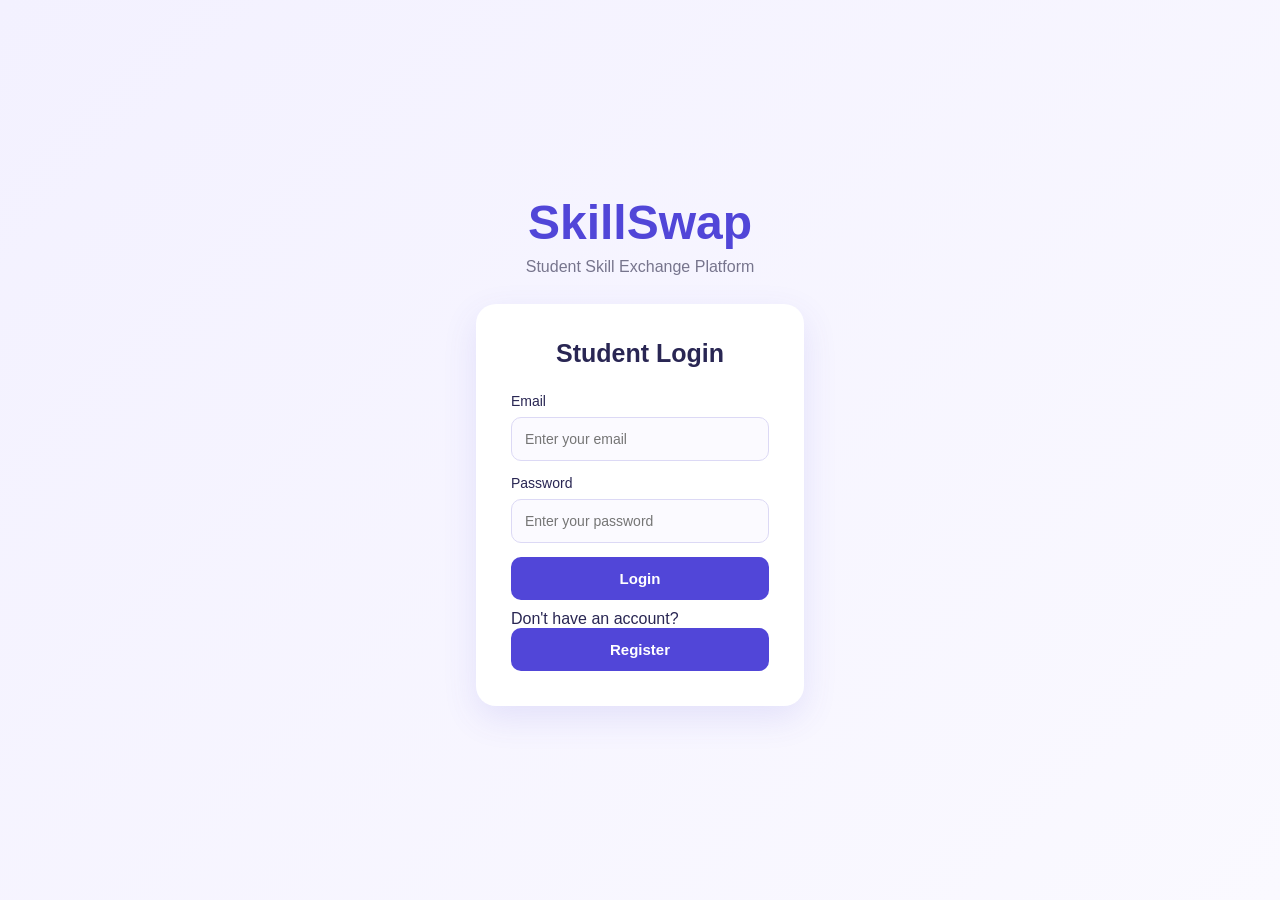
==== frontend/index.html @ 0e515a6f "Fix SkillSwap homepage" ====
<!DOCTYPE html>
<html lang="en">

<head>
    <meta charset="UTF-8">
    <meta name="viewport" content="width=device-width, initial-scale=1.0">

    <title>SkillSwap - Student Skill Exchange</title>

    <link rel="stylesheet" href="style.css">
</head>

<body>

    <div class="container">

        <div class="brand">
            <h1>SkillSwap</h1>
            <p>Student Skill Exchange Platform</p>
        </div>

        <!-- LOGIN -->
        <div id="loginSection" class="card">

            <h2>Student Login</h2>

            <form id="loginForm">

                <label>Email</label>

                <input
                    type="email"
                    id="loginEmail"
                    placeholder="Enter your email"
                    required
                >

                <label>Password</label>

                <input
                    type="password"
                    id="loginPassword"
                    placeholder="Enter your password"
                    required
                >

                <button type="submit">
                    Login
                </button>

            </form>

            <p id="loginMessage"></p>

            <p class="switch">
                Don't have an account?
                <button type="button" onclick="showRegister()">
                    Register
                </button>
            </p>

        </div>


        <!-- REGISTER -->
        <div id="registerSection" class="card hidden">

            <h2>Student Registration</h2>

            <form id="registerForm">

                <label>Name</label>

                <input
                    type="text"
                    id="registerName"
                    placeholder="Enter your name"
                    required
                >

                <label>Email</label>

                <input
                    type="email"
                    id="registerEmail"
                    placeholder="Enter your email"
                    required
                >

                <label>Password</label>

                <input
                    type="password"
                    id="registerPassword"
                    placeholder="Create password"
                    required
                >

                <label>Department</label>

                <input
                    type="text"
                    id="registerDepartment"
                    placeholder="Example: IT"
                >

                <label>Year</label>

                <select id="registerYear">

                    <option value="1">1st Year</option>
                    <option value="2">2nd Year</option>
                    <option value="3">3rd Year</option>
                    <option value="4">4th Year</option>

                </select>

                <button type="submit">
                    Register
                </button>

            </form>

            <p id="registerMessage"></p>

            <p class="switch">
                Already have an account?
                <button type="button" onclick="showLogin()">
                    Login
                </button>
            </p>

        </div>

    </div>

    <script src="script.js"></script>

</body>

</html>
---- frontend/style.css ----
* {
    margin: 0;
    padding: 0;
    box-sizing: border-box;
}

body {
    font-family: Arial, sans-serif;
    min-height: 100vh;
    background: linear-gradient(135deg, #f3f1ff, #faf9ff);
    display: flex;
    flex-direction: column;
    align-items: center;
    justify-content: center;
    padding: 30px 16px;
    color: #292653;
}

/* SkillSwap heading */
body h1,
header h1 {
    width: 100%;
    text-align: center !important;
    font-size: 48px !important;
    font-weight: 800;
    color: #5146d8;
    margin: 0 auto 8px !important;
    display: block;
}

/* Subtitle directly below heading */
body h1 + p,
header p {
    width: 100%;
    text-align: center !important;
    font-size: 16px;
    color: #77758d;
    margin: 0 auto 28px !important;
    display: block;
}

/* Login card */
#loginSection {
    display: block;
    width: 100%;
    max-width: 420px;
    margin: 0 auto;
    padding: 35px;
    background: #ffffff;
    border-radius: 20px;
    box-shadow: 0 12px 35px rgba(81, 70, 216, 0.12);
}

/* Registration hidden initially */
#registerSection {
    display: none;
    width: 100%;
    max-width: 420px;
    margin: 20px auto;
    padding: 35px;
    background: #ffffff;
    border-radius: 20px;
    box-shadow: 0 12px 35px rgba(81, 70, 216, 0.12);
}

h2 {
    text-align: center;
    font-size: 25px;
    margin-bottom: 25px;
    color: #292653;
}

form {
    display: flex;
    flex-direction: column;
    gap: 14px;
}

label {
    font-size: 14px;
    margin-bottom: -6px;
}

input,
select {
    width: 100%;
    padding: 13px;
    border: 1px solid #dcd9f5;
    border-radius: 10px;
    background: #fbfaff;
    font-size: 14px;
    outline: none;
}

input:focus,
select:focus {
    border-color: #5146d8;
    box-shadow: 0 0 0 3px rgba(81, 70, 216, 0.1);
}

button {
    width: 100%;
    padding: 13px;
    border: none;
    border-radius: 10px;
    background: #5146d8;
    color: white;
    font-size: 15px;
    font-weight: bold;
    cursor: pointer;
    transition: 0.2s;
}

button:hover {
    background: #3e34b8;
}

a {
    color: #5146d8;
    text-decoration: none;
    font-weight: bold;
}

a:hover {
    text-decoration: underline;
}

#loginMessage,
#registerMessage {
    text-align: center;
    margin-top: 10px;
    color: #d93636;
    font-size: 14px;
}

@media (max-width: 480px) {
    body {
        padding: 22px 14px;
    }

    body h1,
    header h1 {
        font-size: 38px !important;
    }

    #loginSection,
    #registerSection {
        padding: 25px 20px;
    }
}
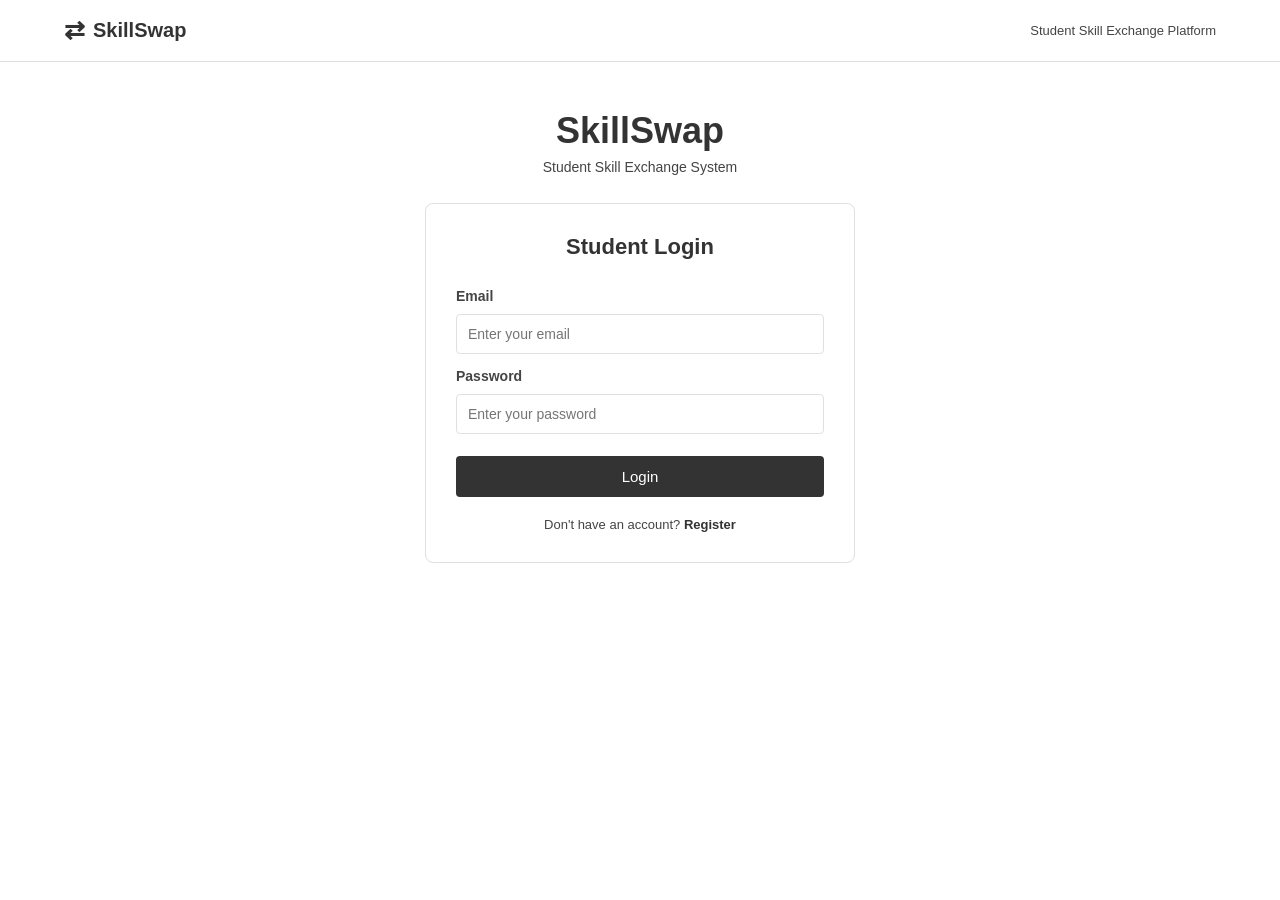
==== commit 4363d9cd: "Update SkillSwap frontend theme" ====
--- a/frontend/index.html
+++ b/frontend/index.html
@@ -1,33 +1,37 @@
+
 <!DOCTYPE html>
 <html lang="en">
-
 <head>
     <meta charset="UTF-8">
     <meta name="viewport" content="width=device-width, initial-scale=1.0">
-
-    <title>SkillSwap - Student Skill Exchange</title>
-
+    <title>SkillSwap - Student Skill Exchange System</title>
     <link rel="stylesheet" href="style.css">
 </head>
-
 <body>
 
-    <div class="container">
+    <!-- Top Navigation -->
+    <header class="top-header">
+        <div class="logo">
+            <span class="logo-symbol">⇄</span>
+            <span>SkillSwap</span>
+        </div>
+        <p>Student Skill Exchange Platform</p>
+    </header>
 
-        <div class="brand">
+    <!-- Main Content -->
+    <main class="container">
+
+        <section class="brand-section">
             <h1>SkillSwap</h1>
-            <p>Student Skill Exchange Platform</p>
-        </div>
+            <p>Student Skill Exchange System</p>
+        </section>
 
-        <!-- LOGIN -->
-        <div id="loginSection" class="card">
-
+        <!-- Login Form -->
+        <section class="form-box" id="loginSection">
             <h2>Student Login</h2>
 
             <form id="loginForm">
-
-                <label>Email</label>
-
+                <label for="loginEmail">Email</label>
                 <input
                     type="email"
                     id="loginEmail"
@@ -35,8 +39,7 @@
                     required
                 >
 
-                <label>Password</label>
-
+                <label for="loginPassword">Password</label>
                 <input
                     type="password"
                     id="loginPassword"
@@ -44,33 +47,27 @@
                     required
                 >
 
-                <button type="submit">
-                    Login
-                </button>
-
+                <button type="submit">Login</button>
             </form>
 
-            <p id="loginMessage"></p>
+            <p id="loginMessage" class="message"></p>
 
-            <p class="switch">
+            <p class="switch-text">
                 Don't have an account?
-                <button type="button" onclick="showRegister()">
-                    Register
-                </button>
+                <button
+                    type="button"
+                    class="text-button"
+                    onclick="showRegister()"
+                >Register</button>
             </p>
+        </section>
 
-        </div>
-
-
-        <!-- REGISTER -->
-        <div id="registerSection" class="card hidden">
-
+        <!-- Registration Form -->
+        <section class="form-box" id="registerSection" style="display: none;">
             <h2>Student Registration</h2>
 
             <form id="registerForm">
-
-                <label>Name</label>
-
+                <label for="registerName">Name</label>
                 <input
                     type="text"
                     id="registerName"
@@ -78,8 +75,7 @@
                     required
                 >
 
-                <label>Email</label>
-
+                <label for="registerEmail">Email</label>
                 <input
                     type="email"
                     id="registerEmail"
@@ -87,55 +83,46 @@
                     required
                 >
 
-                <label>Password</label>
-
+                <label for="registerPassword">Password</label>
                 <input
                     type="password"
                     id="registerPassword"
-                    placeholder="Create password"
+                    placeholder="Create a password"
                     required
                 >
 
-                <label>Department</label>
-
+                <label for="registerDepartment">Department</label>
                 <input
                     type="text"
                     id="registerDepartment"
                     placeholder="Example: IT"
                 >
 
-                <label>Year</label>
-
+                <label for="registerYear">Year</label>
                 <select id="registerYear">
-
                     <option value="1">1st Year</option>
                     <option value="2">2nd Year</option>
                     <option value="3">3rd Year</option>
                     <option value="4">4th Year</option>
-
                 </select>
 
-                <button type="submit">
-                    Register
-                </button>
-
+                <button type="submit">Register</button>
             </form>
 
-            <p id="registerMessage"></p>
+            <p id="registerMessage" class="message"></p>
 
-            <p class="switch">
+            <p class="switch-text">
                 Already have an account?
-                <button type="button" onclick="showLogin()">
-                    Login
-                </button>
+                <button
+                    type="button"
+                    class="text-button"
+                    onclick="showLogin()"
+                >Login</button>
             </p>
+        </section>
 
-        </div>
-
-    </div>
+    </main>
 
     <script src="script.js"></script>
-
 </body>
-
-</html>+</html>
--- a/frontend/style.css
+++ b/frontend/style.css
@@ -7,145 +7,219 @@
 
 body {
     font-family: Arial, sans-serif;
+    background-color: #ffffff;
+    color: #444444;
     min-height: 100vh;
-    background: linear-gradient(135deg, #f3f1ff, #faf9ff);
+}
+
+/* Top navigation */
+.top-header {
+    background-color: #ffffff;
+    border-bottom: 1px solid #e0e0e0;
+    padding: 16px 5%;
     display: flex;
-    flex-direction: column;
+    justify-content: space-between;
     align-items: center;
-    justify-content: center;
-    padding: 30px 16px;
-    color: #292653;
+}
+
+.logo {
+    display: flex;
+    align-items: center;
+    gap: 8px;
+    color: #333333;
+    font-size: 20px;
+    font-weight: bold;
+}
+
+.logo-symbol {
+    font-size: 25px;
+}
+
+.top-header p {
+    color: #444444;
+    font-size: 13px;
+}
+
+/* Main container */
+.container {
+    width: 100%;
+    max-width: 460px;
+    margin: 48px auto;
+    padding: 0 15px;
 }
 
 /* SkillSwap heading */
-body h1,
-header h1 {
-    width: 100%;
-    text-align: center !important;
-    font-size: 48px !important;
-    font-weight: 800;
-    color: #5146d8;
-    margin: 0 auto 8px !important;
-    display: block;
-}
-
-/* Subtitle directly below heading */
-body h1 + p,
-header p {
-    width: 100%;
-    text-align: center !important;
-    font-size: 16px;
-    color: #77758d;
-    margin: 0 auto 28px !important;
-    display: block;
-}
-
-/* Login card */
-#loginSection {
-    display: block;
-    width: 100%;
-    max-width: 420px;
-    margin: 0 auto;
-    padding: 35px;
-    background: #ffffff;
-    border-radius: 20px;
-    box-shadow: 0 12px 35px rgba(81, 70, 216, 0.12);
-}
-
-/* Registration hidden initially */
-#registerSection {
-    display: none;
-    width: 100%;
-    max-width: 420px;
-    margin: 20px auto;
-    padding: 35px;
-    background: #ffffff;
-    border-radius: 20px;
-    box-shadow: 0 12px 35px rgba(81, 70, 216, 0.12);
-}
-
-h2 {
-    text-align: center;
-    font-size: 25px;
-    margin-bottom: 25px;
-    color: #292653;
+.brand-section {
+    text-align: center;
+    margin-bottom: 28px;
+}
+
+.brand-section h1 {
+    color: #333333;
+    font-size: 36px;
+    margin-bottom: 7px;
+}
+
+.brand-section p {
+    color: #444444;
+    font-size: 14px;
+}
+
+/* Login and registration form */
+.form-box {
+    background-color: #ffffff;
+    border: 1px solid #e0e0e0;
+    border-radius: 8px;
+    padding: 30px;
+}
+
+.form-box h2 {
+    text-align: center;
+    font-size: 22px;
+    margin-bottom: 24px;
+    color: #333333;
 }
 
 form {
     display: flex;
     flex-direction: column;
-    gap: 14px;
+    gap: 10px;
 }
 
 label {
     font-size: 14px;
-    margin-bottom: -6px;
+    font-weight: bold;
+    margin-top: 4px;
+    color: #444444;
 }
 
 input,
 select {
     width: 100%;
-    padding: 13px;
-    border: 1px solid #dcd9f5;
-    border-radius: 10px;
-    background: #fbfaff;
+    padding: 11px;
     font-size: 14px;
-    outline: none;
+    border: 1px solid #e0e0e0;
+    border-radius: 4px;
+    background-color: #ffffff;
+    color: #444444;
 }
 
 input:focus,
 select:focus {
-    border-color: #5146d8;
-    box-shadow: 0 0 0 3px rgba(81, 70, 216, 0.1);
-}
-
-button {
-    width: 100%;
-    padding: 13px;
+    outline: none;
+    border-color: #777777;
+    box-shadow: 0 0 0 3px rgba(51, 51, 51, 0.08);
+}
+
+form button {
+    margin-top: 12px;
+    padding: 12px;
+    background-color: #333333;
+    color: #ffffff;
     border: none;
-    border-radius: 10px;
-    background: #5146d8;
-    color: white;
+    border-radius: 4px;
     font-size: 15px;
+    cursor: pointer;
+}
+
+form button:hover {
+    background-color: #222222;
+}
+
+/* Login and registration switch */
+.switch-text {
+    margin-top: 20px;
+    text-align: center;
+    font-size: 13px;
+    color: #444444;
+}
+
+.text-button {
+    background: none;
+    border: none;
+    color: #333333;
+    font-size: 13px;
     font-weight: bold;
     cursor: pointer;
-    transition: 0.2s;
-}
-
-button:hover {
-    background: #3e34b8;
-}
-
-a {
-    color: #5146d8;
-    text-decoration: none;
-    font-weight: bold;
-}
-
-a:hover {
+}
+
+.text-button:hover {
     text-decoration: underline;
+}
+
+/* Login and registration messages */
+.message {
+    margin-top: 12px;
+    text-align: center;
+    font-size: 13px;
+    overflow-wrap: anywhere;
 }
 
 #loginMessage,
 #registerMessage {
-    text-align: center;
-    margin-top: 10px;
-    color: #d93636;
-    font-size: 14px;
-}
-
+    color: #444444 !important;
+}
+
+#loginMessage:empty,
+#registerMessage:empty {
+    display: none;
+}
+
+#registerForm {
+    display: grid;
+    grid-template-columns: repeat(2, minmax(0, 1fr));
+    gap: 10px 16px;
+}
+
+#registerForm button {
+    grid-column: 1 / -1;
+}
+
+#registerForm label[for="registerName"] { grid-column: 1; grid-row: 1; }
+#registerForm #registerName { grid-column: 1; grid-row: 2; }
+#registerForm label[for="registerEmail"] { grid-column: 2; grid-row: 1; }
+#registerForm #registerEmail { grid-column: 2; grid-row: 2; }
+#registerForm label[for="registerPassword"] { grid-column: 1; grid-row: 3; }
+#registerForm #registerPassword { grid-column: 1; grid-row: 4; }
+#registerForm label[for="registerDepartment"] { grid-column: 2; grid-row: 3; }
+#registerForm #registerDepartment { grid-column: 2; grid-row: 4; }
+#registerForm label[for="registerYear"] { grid-column: 1 / -1; grid-row: 5; }
+#registerForm #registerYear { grid-column: 1 / -1; grid-row: 6; }
+#registerForm button { grid-row: 7; }
+
+#registerForm input,
+#registerForm select {
+    min-width: 0;
+}
+
+/* Mobile layout */
 @media (max-width: 480px) {
-    body {
-        padding: 22px 14px;
-    }
-
-    body h1,
-    header h1 {
-        font-size: 38px !important;
-    }
-
-    #loginSection,
-    #registerSection {
-        padding: 25px 20px;
-    }
-}
+    .top-header {
+        padding: 14px;
+    }
+
+    .top-header p {
+        font-size: 11px;
+    }
+
+    .brand-section h1 {
+        font-size: 30px;
+    }
+
+    .form-box {
+        padding: 22px;
+    }
+
+    #registerForm {
+        grid-template-columns: 1fr;
+    }
+
+    #registerForm label,
+    #registerForm input,
+    #registerForm select,
+    #registerForm button,
+    #registerForm p {
+        grid-column: 1 !important;
+        grid-row: auto !important;
+    }
+}
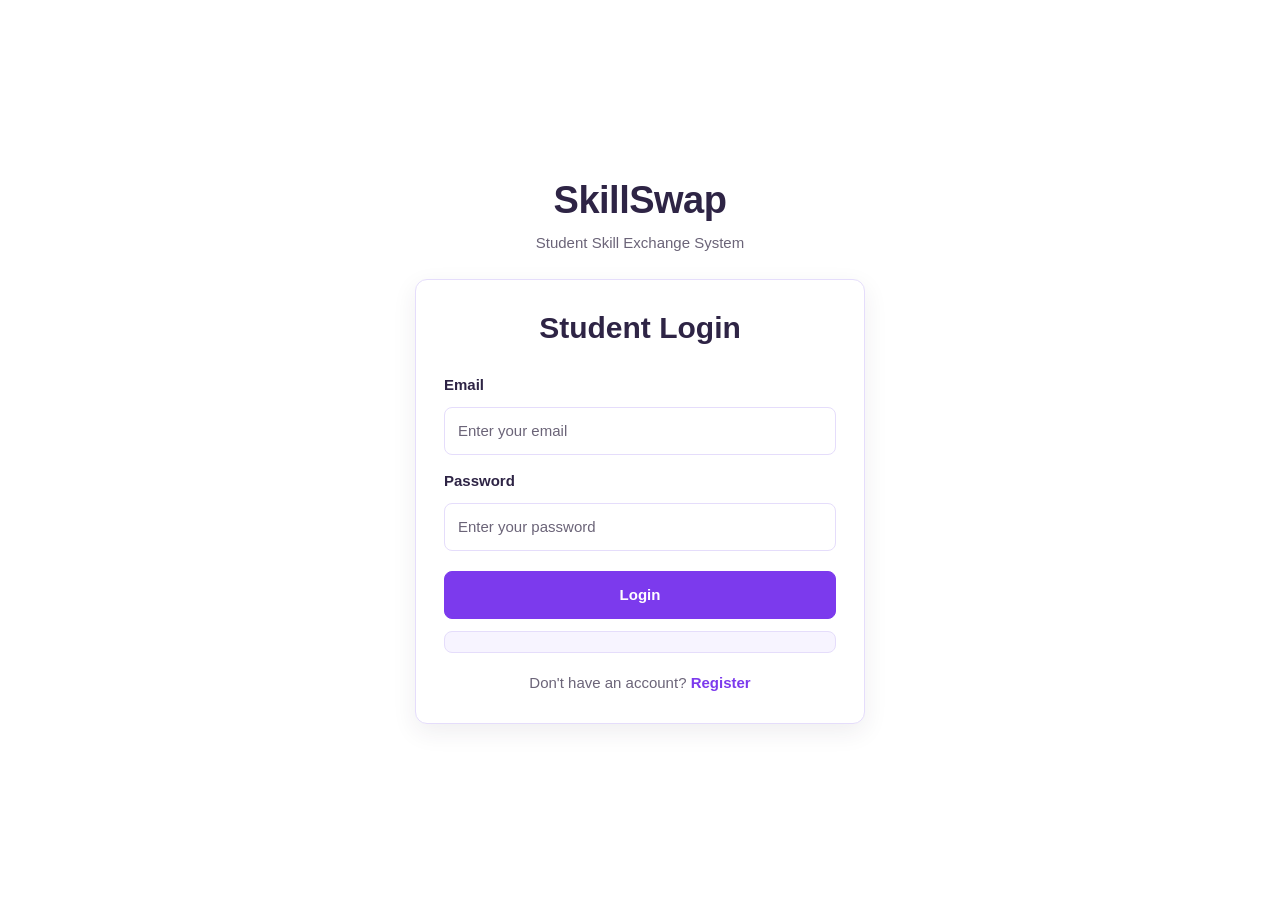
==== commit 7c75dbbf: "Update SkillSwap white purple theme" ====
--- a/frontend/index.html
+++ b/frontend/index.html
@@ -8,15 +8,6 @@
     <link rel="stylesheet" href="style.css">
 </head>
 <body>
-
-    <!-- Top Navigation -->
-    <header class="top-header">
-        <div class="logo">
-            <span class="logo-symbol">⇄</span>
-            <span>SkillSwap</span>
-        </div>
-        <p>Student Skill Exchange Platform</p>
-    </header>
 
     <!-- Main Content -->
     <main class="container">
--- a/frontend/style.css
+++ b/frontend/style.css
@@ -1,225 +1,850 @@
+
+/* ==========================================
+   SkillSwap - White and Purple Premium Theme
+   Frontend: HTML, CSS, JavaScript
+   ========================================== */
+
+/* ---------- 1. Theme Variables ---------- */
+
+:root {
+    --bg-main: #ffffff;
+    --bg-secondary: #f7f4ff;
+    --bg-card: #ffffff;
+    --bg-card-hover: #f7f4ff;
+    --bg-input: #ffffff;
+    --bg-navbar: #ffffff;
+    --bg-hover: #f7f4ff;
+
+    --text-main: #2e2445;
+    --text-secondary: #6b6478;
+    --text-muted: #6b6478;
+
+    --border-color: #e5ddfb;
+    --border-light: #d8ccf5;
+
+    --accent: #7c3aed;
+    --accent-hover: #6d28d9;
+    --accent-text: #ffffff;
+
+    --success: #047857;
+    --danger: #b91c1c;
+    --warning: #8a5b00;
+    --info: #6d28d9;
+
+    --shadow: 0 8px 24px rgba(46, 36, 69, 0.08);
+    --radius: 12px;
+    --transition: 0.2s ease;
+}
+
+/* ---------- 2. Reset ---------- */
 
 * {
+    box-sizing: border-box;
+}
+
+html {
+    scroll-behavior: smooth;
+}
+
+body {
     margin: 0;
-    padding: 0;
-    box-sizing: border-box;
-}
-
-body {
-    font-family: Arial, sans-serif;
-    background-color: #ffffff;
-    color: #444444;
     min-height: 100vh;
-}
-
-/* Top navigation */
-.top-header {
-    background-color: #ffffff;
-    border-bottom: 1px solid #e0e0e0;
-    padding: 16px 5%;
+    background: var(--bg-main);
+    color: var(--text-main);
+    font-family: Arial, Helvetica, sans-serif;
+    font-size: 15px;
+    line-height: 1.6;
+}
+
+img {
+    max-width: 100%;
+    height: auto;
+}
+
+a {
+    color: var(--accent);
+    text-decoration: none;
+    transition: color var(--transition);
+}
+
+a:hover {
+    color: var(--accent-hover);
+}
+
+button,
+input,
+select,
+textarea {
+    font: inherit;
+}
+
+button {
+    cursor: pointer;
+}
+
+/* ---------- 3. Typography ---------- */
+
+h1,
+h2,
+h3,
+h4,
+h5,
+h6 {
+    margin-top: 0;
+    color: var(--text-main);
+    line-height: 1.3;
+}
+
+h1 {
+    font-size: clamp(28px, 4vw, 40px);
+    font-weight: 800;
+    letter-spacing: -0.5px;
+}
+
+h2 {
+    font-size: clamp(23px, 3vw, 30px);
+    font-weight: 700;
+}
+
+h3 {
+    font-size: 20px;
+    font-weight: 650;
+}
+
+p {
+    color: var(--text-secondary);
+}
+
+small,
+.subtitle,
+.text-muted {
+    color: var(--text-muted);
+}
+
+/* ---------- 4. Main Containers ---------- */
+
+.container,
+.main-container,
+.dashboard-container {
+    width: min(1200px, 92%);
+    margin: 0 auto;
+    padding: 24px 0;
+}
+
+main {
+    min-width: 0;
+}
+
+section {
+    min-width: 0;
+}
+
+/* ---------- 5. Navigation ---------- */
+
+nav,
+.navbar,
+.topbar {
+    background: var(--bg-navbar);
+    color: var(--text-main);
+    border-bottom: 1px solid var(--border-color);
+}
+
+nav,
+.navbar {
+    padding: 14px 24px;
+}
+
+nav a,
+.navbar a,
+.topbar a {
+    display: inline-block;
+    padding: 8px 12px;
+    color: var(--text-secondary);
+    border-radius: 8px;
+}
+
+nav a:hover,
+.navbar a:hover,
+.topbar a:hover {
+    color: var(--accent-hover);
+    background: var(--bg-card-hover);
+}
+
+.sidebar {
+    background: var(--bg-navbar);
+    color: var(--text-main);
+    border-right: 1px solid var(--border-color);
+}
+
+.sidebar a {
+    display: block;
+    padding: 12px 16px;
+    color: var(--text-secondary);
+    border-radius: 8px;
+    transition: background var(--transition);
+}
+
+.sidebar a:hover,
+.sidebar a.active {
+    background: var(--bg-card-hover);
+    color: var(--accent-hover);
+}
+
+/* ---------- 6. Login and Registration ---------- */
+
+.login-container,
+.register-container,
+.auth-container {
+    width: min(440px, 92%);
+    margin: 48px auto;
+    padding: 32px;
+    background: var(--bg-card);
+    border: 1px solid var(--border-color);
+    border-radius: 16px;
+    box-shadow: var(--shadow);
+}
+
+.login-container h1,
+.register-container h1,
+.auth-container h1 {
+    text-align: center;
+    margin-bottom: 8px;
+}
+
+.login-container p,
+.register-container p,
+.auth-container p {
+    text-align: center;
+    color: var(--text-secondary);
+}
+
+.login-form,
+.register-form,
+.auth-form {
     display: flex;
-    justify-content: space-between;
-    align-items: center;
-}
-
-.logo {
+    flex-direction: column;
+    gap: 16px;
+}
+
+/* ---------- 7. Cards and Panels ---------- */
+
+.card,
+.dashboard-card,
+.stat-card,
+.skill-card,
+.profile-card,
+.panel,
+.modal-content {
+    background: var(--bg-card);
+    color: var(--text-main);
+    border: 1px solid var(--border-color);
+    border-radius: var(--radius);
+    padding: 20px;
+    box-shadow: var(--shadow);
+    transition:
+        border-color var(--transition),
+        transform var(--transition),
+        background var(--transition);
+}
+
+.card:hover,
+.dashboard-card:hover,
+.stat-card:hover,
+.skill-card:hover {
+    border-color: var(--border-light);
+}
+
+.card h2,
+.card h3,
+.dashboard-card h2,
+.dashboard-card h3,
+.skill-card h2,
+.skill-card h3 {
+    color: var(--text-main);
+}
+
+.card p,
+.dashboard-card p,
+.skill-card p {
+    color: var(--text-secondary);
+}
+
+/* ---------- 8. Dashboard Statistics ---------- */
+
+.stats-container,
+.stats-grid,
+.dashboard-stats {
+    display: grid;
+    grid-template-columns: repeat(3, minmax(0, 1fr));
+    gap: 18px;
+    margin: 24px 0;
+}
+
+.stat-card {
+    text-align: center;
+}
+
+.stat-card h3,
+.stat-card .stat-value {
+    font-size: 28px;
+    font-weight: 800;
+    margin-bottom: 6px;
+    color: var(--text-main);
+}
+
+.stat-card p,
+.stat-card .stat-label {
+    margin: 0;
+    color: var(--text-muted);
+}
+
+/* ---------- 9. Forms and Inputs ---------- */
+
+form {
+    width: 100%;
+}
+
+label {
+    display: block;
+    margin-bottom: 6px;
+    color: var(--text-main);
+    font-weight: 600;
+}
+
+input,
+select,
+textarea {
+    width: 100%;
+    padding: 11px 13px;
+    color: var(--text-main);
+    background: var(--bg-input);
+    border: 1px solid var(--border-color);
+    border-radius: 8px;
+    outline: none;
+    transition:
+        border-color var(--transition),
+        box-shadow var(--transition);
+}
+
+input::placeholder,
+textarea::placeholder {
+    color: var(--text-muted);
+}
+
+input:focus,
+select:focus,
+textarea:focus {
+    border-color: var(--accent);
+    box-shadow: 0 0 0 3px rgba(124, 58, 237, 0.12);
+}
+
+select option {
+    background: var(--bg-card);
+    color: var(--text-main);
+}
+
+textarea {
+    min-height: 100px;
+    resize: vertical;
+}
+
+input[type="checkbox"],
+input[type="radio"] {
+    width: auto;
+    accent-color: var(--accent);
+}
+
+input[type="file"] {
+    padding: 8px;
+}
+
+/* ---------- 10. Buttons ---------- */
+
+button,
+.btn,
+.btn-primary,
+button[type="submit"],
+input[type="submit"] {
+    display: inline-block;
+    padding: 11px 18px;
+    color: var(--accent-text);
+    background: var(--accent);
+    border: 1px solid var(--accent);
+    border-radius: 8px;
+    font-weight: 700;
+    text-align: center;
+    transition:
+        background var(--transition),
+        border-color var(--transition),
+        transform var(--transition);
+}
+
+button:hover,
+.btn:hover,
+.btn-primary:hover,
+button[type="submit"]:hover,
+input[type="submit"]:hover {
+    color: #ffffff;
+    background: var(--accent-hover);
+    border-color: var(--accent-hover);
+}
+
+button:active,
+.btn:active {
+    transform: scale(0.98);
+}
+
+button:disabled,
+.btn:disabled {
+    color: #6b6478;
+    background: #ddd6e8;
+    border-color: #ddd6e8;
+    opacity: 0.5;
+    cursor: not-allowed;
+}
+
+.btn-secondary,
+button.secondary {
+    background: var(--bg-card-hover);
+    color: var(--text-main);
+    border-color: var(--border-light);
+}
+
+.btn-secondary:hover,
+button.secondary:hover {
+    background: var(--accent-hover);
+    color: #ffffff;
+}
+
+.btn-danger,
+button.danger {
+    background: #fef2f2;
+    border-color: #fecaca;
+    color: var(--danger);
+}
+
+.btn-success,
+button.success {
+    background: #ecfdf5;
+    border-color: #a7f3d0;
+    color: var(--success);
+}
+
+/* ---------- 11. Tabs ---------- */
+
+.tabs,
+.tab-container {
+    display: flex;
+    flex-wrap: wrap;
+    gap: 8px;
+    margin: 20px 0;
+}
+
+.tab,
+.tab-button,
+.tabs button {
+    padding: 10px 16px;
+    background: var(--bg-card);
+    color: var(--text-secondary);
+    border: 1px solid var(--border-color);
+    border-radius: 8px;
+}
+
+.tab:hover,
+.tab-button:hover,
+.tabs button:hover {
+    background: var(--bg-hover);
+    color: var(--accent-hover);
+}
+
+.tab.active,
+.tab-button.active,
+.tabs button.active {
+    background: var(--accent);
+    color: #ffffff;
+    border-color: var(--accent);
+}
+
+/* ---------- 12. Tables ---------- */
+
+.table-container {
+    width: 100%;
+    overflow-x: auto;
+    border: 1px solid var(--border-color);
+    border-radius: var(--radius);
+}
+
+table {
+    width: 100%;
+    border-collapse: collapse;
+    background: var(--bg-card);
+    color: var(--text-main);
+}
+
+thead,
+th {
+    background: var(--bg-secondary);
+    color: var(--text-main);
+    font-weight: 700;
+}
+
+th,
+td {
+    padding: 12px 14px;
+    text-align: left;
+    border-bottom: 1px solid var(--border-color);
+}
+
+tbody tr:hover {
+    background: var(--bg-card-hover);
+}
+
+/* ---------- 13. Status Labels ---------- */
+
+.badge,
+.status-badge {
+    display: inline-block;
+    padding: 4px 10px;
+    border-radius: 20px;
+    background: var(--bg-hover);
+    color: var(--text-main);
+    font-size: 12px;
+    font-weight: 700;
+}
+
+.success,
+.status-completed {
+    color: var(--success);
+}
+
+.error,
+.danger,
+.status-failed {
+    color: var(--danger);
+}
+
+.warning,
+.status-pending {
+    color: var(--warning);
+}
+
+.info {
+    color: var(--info);
+}
+
+/* ---------- 14. Alerts and Messages ---------- */
+
+.alert,
+.message,
+.notification {
+    padding: 12px 16px;
+    margin: 12px 0;
+    background: var(--bg-secondary);
+    color: var(--text-main);
+    border: 1px solid var(--border-color);
+    border-radius: 8px;
+}
+
+.alert-success {
+    border-left: 4px solid var(--success);
+}
+
+.alert-danger {
+    border-left: 4px solid var(--danger);
+}
+
+.alert-warning {
+    border-left: 4px solid var(--warning);
+}
+
+/* ---------- 15. Credits Wallet ---------- */
+
+.wallet,
+.credits-card,
+.credit-card {
+    padding: 22px;
+    background: var(--bg-card);
+    color: var(--text-main);
+    border: 1px solid var(--border-light);
+    border-radius: 14px;
+}
+
+.wallet .balance,
+.credits-card .balance,
+.credit-card .balance {
+    font-size: 32px;
+    font-weight: 800;
+    color: var(--accent);
+}
+
+.credit-history,
+.transaction-list {
+    background: var(--bg-card);
+    border: 1px solid var(--border-color);
+    border-radius: var(--radius);
+    padding: 16px;
+}
+
+/* ---------- 16. Profile ---------- */
+
+.profile-header {
     display: flex;
     align-items: center;
-    gap: 8px;
-    color: #333333;
-    font-size: 20px;
-    font-weight: bold;
-}
-
-.logo-symbol {
-    font-size: 25px;
-}
-
-.top-header p {
-    color: #444444;
-    font-size: 13px;
-}
-
-/* Main container */
-.container {
+    gap: 20px;
+    padding: 24px;
+    background: var(--bg-card);
+    border: 1px solid var(--border-color);
+    border-radius: var(--radius);
+}
+
+.profile-avatar {
+    width: 88px;
+    height: 88px;
+    border-radius: 50%;
+    object-fit: cover;
+    border: 2px solid var(--border-light);
+}
+
+/* ---------- 17. Modals ---------- */
+
+.modal {
+    background: rgba(0, 0, 0, 0.8);
+}
+
+.modal-content {
+    width: min(560px, 92%);
+    margin: 8vh auto;
+}
+
+/* ---------- 18. Footer ---------- */
+
+footer {
+    padding: 24px;
+    text-align: center;
+    color: var(--text-muted);
+    background: var(--bg-navbar);
+    border-top: 1px solid var(--border-color);
+}
+
+/* ---------- 19. Focus Accessibility ---------- */
+
+:focus-visible {
+    outline: 2px solid var(--accent);
+    outline-offset: 3px;
+}
+
+/* ---------- 20. Scrollbar ---------- */
+
+* {
+    scrollbar-color: #c4b5fd #f7f4ff;
+}
+
+*::-webkit-scrollbar {
+    width: 10px;
+    height: 10px;
+}
+
+*::-webkit-scrollbar-track {
+    background: #f7f4ff;
+}
+
+*::-webkit-scrollbar-thumb {
+    background: #c4b5fd;
+    border-radius: 10px;
+}
+
+/* ---------- 21. Responsive Design ---------- */
+
+@media (max-width: 768px) {
+    .container,
+    .main-container,
+    .dashboard-container {
+        width: 94%;
+        padding: 16px 0;
+    }
+
+    .stats-container,
+    .stats-grid,
+    .dashboard-stats {
+        grid-template-columns: repeat(2, minmax(0, 1fr));
+        gap: 12px;
+    }
+
+    .login-container,
+    .register-container,
+    .auth-container {
+        padding: 22px;
+        margin: 24px auto;
+    }
+
+    nav,
+    .navbar {
+        padding: 10px 12px;
+    }
+
+    .card,
+    .dashboard-card,
+    .stat-card,
+    .skill-card {
+        padding: 16px;
+    }
+
+    .profile-header {
+        flex-direction: column;
+        align-items: flex-start;
+    }
+}
+
+@media (max-width: 480px) {
+    body {
+        font-size: 14px;
+    }
+
+    .stats-container,
+    .stats-grid,
+    .dashboard-stats {
+        grid-template-columns: 1fr;
+    }
+
+    button,
+    .btn,
+    button[type="submit"] {
+        max-width: 100%;
+    }
+
+    th,
+    td {
+        padding: 9px;
+    }
+}
+
+/* Auth page uses its existing markup and stays centered on the available viewport. */
+body {
+    display: flex;
+    flex-direction: column;
+}
+
+main.container {
+    width: min(450px, calc(100% - 32px));
+    max-width: 450px;
+    min-height: 100vh;
+    margin: 0 auto;
+    padding: 32px 0;
+    display: flex;
+    flex: 1;
+    flex-direction: column;
+    justify-content: center;
+}
+
+.brand-section {
+    margin-bottom: 24px;
+    text-align: center;
+}
+
+.brand-section h1 {
+    margin-bottom: 6px;
+    font-size: clamp(30px, 5vw, 38px);
+}
+
+.brand-section p {
+    margin: 0;
+}
+
+.form-box {
     width: 100%;
-    max-width: 460px;
-    margin: 48px auto;
-    padding: 0 15px;
-}
-
-/* SkillSwap heading */
-.brand-section {
+    padding: 28px;
+    background: var(--bg-card);
+    border: 1px solid var(--border-color);
+    border-radius: var(--radius);
+    box-shadow: var(--shadow);
+}
+
+.form-box h2 {
+    margin-bottom: 22px;
     text-align: center;
-    margin-bottom: 28px;
-}
-
-.brand-section h1 {
-    color: #333333;
-    font-size: 36px;
-    margin-bottom: 7px;
-}
-
-.brand-section p {
-    color: #444444;
-    font-size: 14px;
-}
-
-/* Login and registration form */
-.form-box {
-    background-color: #ffffff;
-    border: 1px solid #e0e0e0;
-    border-radius: 8px;
-    padding: 30px;
-}
-
-.form-box h2 {
-    text-align: center;
-    font-size: 22px;
-    margin-bottom: 24px;
-    color: #333333;
-}
-
-form {
+}
+
+.form-box form {
     display: flex;
     flex-direction: column;
     gap: 10px;
 }
 
-label {
-    font-size: 14px;
-    font-weight: bold;
-    margin-top: 4px;
-    color: #444444;
-}
-
-input,
-select {
+.form-box label {
+    margin: 4px 0 0;
+    color: var(--text-main);
+}
+
+.form-box input,
+.form-box select {
+    min-width: 0;
+    color: var(--text-main);
+    background: var(--bg-input);
+    border-color: var(--border-color);
+}
+
+.form-box form button {
     width: 100%;
-    padding: 11px;
-    font-size: 14px;
-    border: 1px solid #e0e0e0;
-    border-radius: 4px;
-    background-color: #ffffff;
-    color: #444444;
-}
-
-input:focus,
-select:focus {
-    outline: none;
-    border-color: #777777;
-    box-shadow: 0 0 0 3px rgba(51, 51, 51, 0.08);
-}
-
-form button {
-    margin-top: 12px;
-    padding: 12px;
-    background-color: #333333;
-    color: #ffffff;
-    border: none;
-    border-radius: 4px;
-    font-size: 15px;
-    cursor: pointer;
-}
-
-form button:hover {
-    background-color: #222222;
-}
-
-/* Login and registration switch */
+    margin-top: 10px;
+}
+
 .switch-text {
-    margin-top: 20px;
+    margin: 18px 0 0;
     text-align: center;
-    font-size: 13px;
-    color: #444444;
+    color: var(--text-secondary);
 }
 
 .text-button {
-    background: none;
-    border: none;
-    color: #333333;
-    font-size: 13px;
-    font-weight: bold;
-    cursor: pointer;
+    padding: 0;
+    color: var(--accent);
+    background: transparent;
+    border: 0;
+    font-weight: 700;
 }
 
 .text-button:hover {
+    color: var(--accent-hover);
+    background: transparent;
+    border: 0;
     text-decoration: underline;
 }
 
-/* Login and registration messages */
-.message {
-    margin-top: 12px;
+.form-box .message {
+    padding: 10px 12px;
+    color: var(--text-secondary);
+    background: var(--bg-secondary);
+    border-color: var(--border-color);
     text-align: center;
-    font-size: 13px;
-    overflow-wrap: anywhere;
-}
-
-#loginMessage,
-#registerMessage {
-    color: #444444 !important;
-}
-
-#loginMessage:empty,
-#registerMessage:empty {
-    display: none;
-}
-
-#registerForm {
-    display: grid;
-    grid-template-columns: repeat(2, minmax(0, 1fr));
-    gap: 10px 16px;
-}
-
-#registerForm button {
-    grid-column: 1 / -1;
-}
-
-#registerForm label[for="registerName"] { grid-column: 1; grid-row: 1; }
-#registerForm #registerName { grid-column: 1; grid-row: 2; }
-#registerForm label[for="registerEmail"] { grid-column: 2; grid-row: 1; }
-#registerForm #registerEmail { grid-column: 2; grid-row: 2; }
-#registerForm label[for="registerPassword"] { grid-column: 1; grid-row: 3; }
-#registerForm #registerPassword { grid-column: 1; grid-row: 4; }
-#registerForm label[for="registerDepartment"] { grid-column: 2; grid-row: 3; }
-#registerForm #registerDepartment { grid-column: 2; grid-row: 4; }
-#registerForm label[for="registerYear"] { grid-column: 1 / -1; grid-row: 5; }
-#registerForm #registerYear { grid-column: 1 / -1; grid-row: 6; }
-#registerForm button { grid-row: 7; }
-
-#registerForm input,
-#registerForm select {
-    min-width: 0;
-}
-
-/* Mobile layout */
+}
+
+#loginMessage[style*="green"],
+#registerMessage[style*="green"] {
+    color: var(--success) !important;
+    background: #ecfdf5;
+    border-color: #a7f3d0;
+}
+
+#loginMessage[style*="red"],
+#registerMessage[style*="red"] {
+    color: var(--danger) !important;
+    background: #fef2f2;
+    border-color: #fecaca;
+}
+
+#loginMessage[style*="black"],
+#registerMessage[style*="black"] {
+    color: var(--text-main) !important;
+    background: var(--bg-secondary);
+    border-color: var(--border-color);
+}
+
 @media (max-width: 480px) {
-    .top-header {
-        padding: 14px;
-    }
-
-    .top-header p {
-        font-size: 11px;
-    }
-
-    .brand-section h1 {
-        font-size: 30px;
+    main.container {
+        width: min(450px, calc(100% - 24px));
+        padding: 20px 0;
     }
 
     .form-box {
         padding: 22px;
     }
-
-    #registerForm {
-        grid-template-columns: 1fr;
-    }
-
-    #registerForm label,
-    #registerForm input,
-    #registerForm select,
-    #registerForm button,
-    #registerForm p {
-        grid-column: 1 !important;
-        grid-row: auto !important;
-    }
-}
+}
